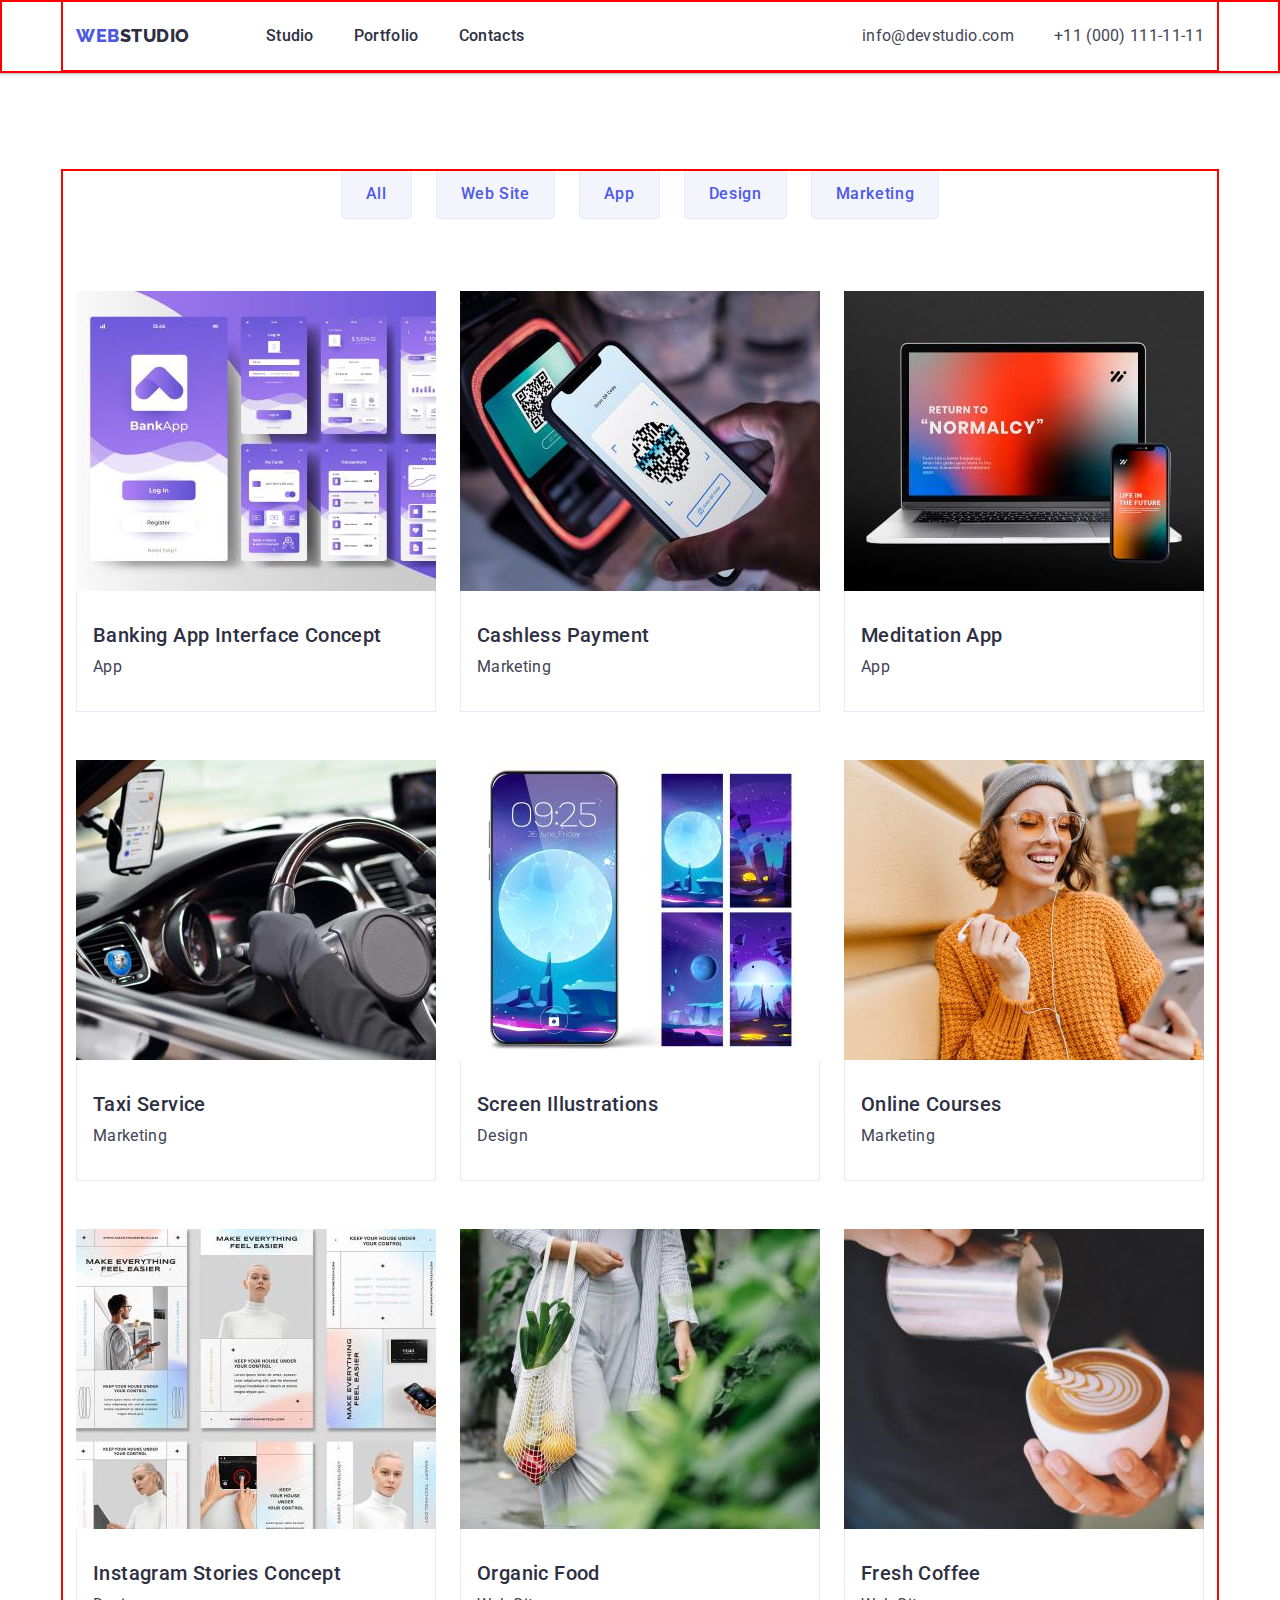
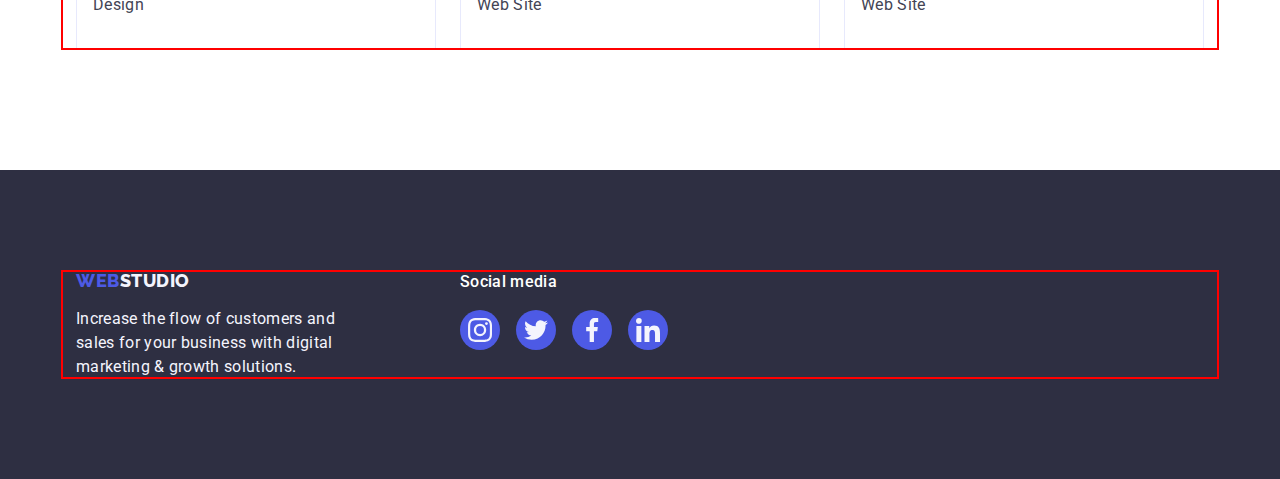
==== portfolio.html @ 181bcd7a "- .photo" ====
<!DOCTYPE html>
<html lang="en">
  <head>
    <meta charset="UTF-8" />
    <meta http-equiv="X-UA-Compatible" content="IE=edge" />
    <meta name="viewport" content="width=device-width, initial-scale=1.0" />
    <title>Portfolio</title>
    <link rel="preconnect" href="https://fonts.googleapis.com" />
    <link rel="preconnect" href="https://fonts.gstatic.com" crossorigin />
    <link
      href="https://fonts.googleapis.com/css2?family=Raleway:wght@800&family=Roboto:wght@400;500;700;900&display=swap"
      rel="stylesheet"
    />
    <link
      rel="stylesheet"
      href="https://cdnjs.cloudflare.com/ajax/libs/modern-normalize/1.0.0/modern-normalize.min.css"
    />
    <link rel="stylesheet" href="./css/styles.css" />
  </head>
  <body>
    <!-- Шапка сайта -->
    <header class="header-box">
      <div class="container header-container">
        <nav class="header-nav">
          <a class="logo logo-header" href="./index.html"
            >Web<span class="logo-studio">Studio</span></a
          >

          <ul class="header-menu">
            <li>
              <a class="menu-link link" href="./index.html">Studio</a>
            </li>
            <li>
              <a class="menu-link link" href="./portfolio.html">Portfolio</a>
            </li>
            <li>
              <a class="menu-link link" href="">Contacts</a>
            </li>
          </ul>
        </nav>

        <address>
          <ul class="contacts-list">
            <li>
              <a class="contact-link link" href="mailto:info@devstudio.com"
                >info@devstudio.com</a
              >
            </li>
            <li>
              <a class="contact-link link" href="tel:+110001111111"
                >+11 (000) 111-11-11</a
              >
            </li>
          </ul>
        </address>
      </div>
    </header>

    <main>
      <section class="container-portfolio">
        <div class="container">
          <!-- Кнопки-фільтр -->
          <!-- Сховати заголовок -->
          <h1 class="visually-hidden">Menu Navigation</h1>
          <ul class="list-menu-prtf">
            <li>
              <button type="button" class="filter-button">All</button>
            </li>
            <li>
              <button type="button" class="filter-button">Web Site</button>
            </li>
            <li>
              <button type="button" class="filter-button">App</button>
            </li>
            <li>
              <button type="button" class="filter-button">Design</button>
            </li>
            <li>
              <button type="button" class="filter-button">Marketing</button>
            </li>
          </ul>

          <!-- Portfolio -->
          <ul class="list-portfolio">
            <li class="portfolio-item">
              <a href="" class="link">
                <img
                  src="./images/page2/pagetoo1.jpg"
                  alt="Banking App Interface Concept"
                  width="360"
                />
                <div class="portfolio-work">
                  <h2 class="header">Banking App Interface Concept</h2>
                  <p class="main-text">App</p>
                </div>
              </a>
            </li>

            <li class="portfolio-item">
              <a href="" class="link">
                <img
                  src="./images/page2/pagetoo2.jpg"
                  alt="Cashless Payment"
                  width="360"
                  height="300"
                />
                <div class="portfolio-work">
                  <h2 class="header">Cashless Payment</h2>
                  <p class="main-text">Marketing</p>
                </div>
              </a>
            </li>

            <li class="portfolio-item">
              <a href="" class="link"
                ><img
                  src="./images/page2/pagetoo3.jpg"
                  alt="Meditation App"
                  width="360"
                />
                <div class="portfolio-work">
                  <h2 class="header">Meditation App</h2>
                  <p class="main-text">App</p>
                </div>
              </a>
            </li>

            <li class="portfolio-item">
              <a href="" class="link">
                <img
                  src="./images/page2/pagetoo4.jpg"
                  alt="Taxi Service"
                  width="360"
                />
                <div class="portfolio-work">
                  <h2 class="header">Taxi Service</h2>
                  <p class="main-text">Marketing</p>
                </div>
              </a>
            </li>

            <li class="portfolio-item">
              <a href="" class="link">
                <img
                  src="./images/page2/pagetoo5.jpg"
                  alt="Screen Illustrations"
                  width="360"
                />
                <div class="portfolio-work">
                  <h2 class="header">Screen Illustrations</h2>
                  <p class="main-text">Design</p>
                </div>
              </a>
            </li>

            <li class="portfolio-item">
              <a href="" class="link">
                <img
                  src="./images/page2/pagetoo6.jpg"
                  alt="Online Courses"
                  width="360"
                />
                <div class="portfolio-work">
                  <h2 class="header">Online Courses</h2>
                  <p class="main-text">Marketing</p>
                </div>
              </a>
            </li>

            <li class="portfolio-item">
              <a href="" class="link"
                ><img
                  src="./images/page2/pagetoo7.jpg"
                  alt="Instagram Stories Concept"
                  width="360"
                />
                <div class="portfolio-work">
                  <h2 class="header">Instagram Stories Concept</h2>
                  <p class="main-text">Design</p>
                </div>
              </a>
            </li>

            <li class="portfolio-item">
              <a href="" class="link"
                ><img
                  src="./images/page2/pagetoo8.jpg"
                  alt="Organic Food"
                  width="360"
                />
                <div class="portfolio-work">
                  <h2 class="header">Organic Food</h2>
                  <p class="main-text">Web Site</p>
                </div>
              </a>
            </li>

            <li class="portfolio-item">
              <a href="" class="link"
                ><img
                  src="./images/page2/pagetoo9.jpg"
                  alt="Fresh Coffee"
                  width="360"
                />
                <div class="portfolio-work">
                  <h2 class="header">Fresh Coffee</h2>
                  <p class="main-text">Web Site</p>
                </div>
              </a>
            </li>
          </ul>
        </div>
      </section>
    </main>

    <!-- FOOTER -->
    <footer class="footer-section">
      <div class="container">
        <!-- LOGO -->
        <div class="footer-logo-box">
          <a href="./index.html" class="logo logo-footer"
            >Web<span class="studio-footer">Studio</span></a
          >
          <p class="text-footer">
            Increase the flow of customers and sales for your business with
            digital marketing & growth solutions.
          </p>
        </div>
        <div class="footer-social-box">
          <p class="footer-social-title">Social media</p>
          <ul class="footer-list list">
            <li class="footer-list-item">
              <a href="" class="footer-social-link">
                <svg class="icon" width="24" height="24">
                  <use href="./images/icons.svg#instagram"></use>
                </svg>
              </a>
            </li>
            <li class="footer-list-item">
              <a href="" class="footer-social-link">
                <svg class="icon" width="24" height="24">
                  <use href="./images/icons.svg#twitter"></use>
                </svg>
              </a>
            </li>
            <li class="footer-list-item">
              <a href="" class="footer-social-link">
                <svg class="icon" width="24" height="24">
                  <use href="./images/icons.svg#facebook"></use>
                </svg>
              </a>
            </li>
            <li class="footer-list-item">
              <a href="" class="footer-social-link">
                <svg class="icon" width="24" height="24">
                  <use href="./images/icons.svg#linkedin"></use>
                </svg>
              </a>
            </li>
          </ul>
        </div>
      </div>
    </footer>
  </body>
</html>
---- css/styles.css ----
:root {
  /* IRIS - logo, button color*/
  --logo-color: #4d5ae5;
  --btn-color: #4d5ae5;
  /* NAVY BLUE - hero background (bg), menu & headings fonts*/
  --hero-color: #2e2f42;
  --heading-color: #2e2f42;
  /* SLATE - dark fonts contacts & main text */
  --address-color: #434455;
  --main-fonts: #434455;
  /* CLOUD & white - light fonts, Section-3 bg */
  --light-font: #f4f4fd;
  --white-color: #ffffff;
  /* CORNFLOWER - Section-2 bg, Portfolio bg*/
  --portfolio-bgc: #e7e9fc;
  /* OCEAN - aktive button */
  --hover-btn: #404bbf;
  /* LIGHT SLATE */
  --icons-color: #8e8f99;
  /* GREEN */
  --green-color: #31d0aa;
  /* Others */
  --сubic: cubic-bezier(0.4, 0, 0.2, 1);
  --backdrop: rgba(46, 47, 66, 0.4);
  --indent: 24px;
}

/**
  |============================
  | RESET indents
  |============================
*/

p,
h1,
h2,
h3,
h4,
h5 {
  margin: 0;
}

ul {
  margin: 0;
  padding: 0;
}

/**
  |============================
  | Base styles
  |============================
*/

body {
  font-family: 'Roboto', sans-serif;
  color: var(--main-fonts);
  background-color: var(--white-color);
}

.container {
  width: 1158px;
  max-width: 100%;
  margin-left: auto;
  margin-right: auto;
  padding: 0px 15px;
  /*  контур елемента */
  outline: 2px solid red;
  outline-offset: -2px;
}

img {
  display: block;
  /* ширина вже задана в html */
  /* max-width: 100%; */
  /* вирівнювання по центру при любій ширині боксів  */
  margin: auto;
}

/* для заголовків параметри */
.header {
  font-weight: 500;
  font-size: 20px;
  line-height: 1.2;
  letter-spacing: 0.02em;
  color: var(--heading-color);
  margin-bottom: 8px;
}

.main-text {
  font-size: 16px;
  line-height: 1.5;
  letter-spacing: 0.02em;
  color: var(--main-fonts);
}

/**
  |============================
  | RESET
  |============================
*/

/* Видалення підкреслення link-ів */
.link {
  text-decoration: none;
}

/* Видалення маркерів, нумерації */
.list {
  list-style: none;
}

/* Прихований заголовок ==========================*/

.visually-hidden {
  position: absolute;
  width: 1px;
  height: 1px;
  margin: -1px;
  border: 0;
  padding: 0;

  white-space: nowrap;
  clip-path: inset(100%);
  clip: rect(0 0 0 0);
  overflow: hidden;
}

/* для прибирання курсиву */
address {
  font-style: inherit;
  margin-left: auto;
}

/**
  |============================
  | HEADER
  |============================
*/

.header-box {
  background-color: white;
  border-bottom: 1px solid var(--portfolio-bgc);
  box-shadow: 0px 2px 1px rgba(46, 47, 66, 0.08),
    0px 1px 1px rgba(46, 47, 66, 0.16), 0px 1px 6px rgba(46, 47, 66, 0.08);
  /*  контур елемента */
  outline: 2px solid red;
  outline-offset: -2px;
}

.header-container {
  display: flex;
  align-items: center;
  /* justify-content: space-between; */
}

.header-nav {
  display: flex;
  align-items: center;
  /* flex-grow: 1; */
  /* margin-right: auto; */
}

.header-menu {
  display: flex;
  list-style: none;
  gap: 40px;
}

/* === LOGO === */
.logo {
  font-family: 'Raleway', sans-serif;
  font-weight: 800;
  font-size: 18px;
  line-height: 1.17;
  letter-spacing: 0.03em;
  text-transform: uppercase;
  color: var(--logo-color);
  text-decoration: none;
}

.logo-header {
  margin-right: 76px;
}

.logo-studio {
  color: var(--heading-color);
}

/* === Навігація === */
.menu-link {
  position: relative;
  display: flex;

  font-weight: 500;
  font-size: 16px;
  line-height: 1.5;
  letter-spacing: 0.02em;

  color: var(--heading-color);
  padding: 24px 0;

  transition: color 250ms var(--сubic);
}

.menu-link:hover,
.menu-link:focus,
.contact-link:hover,
.contact-link:focus {
  color: var(--hover-btn);
}

/* === підкреслення меню навігації === */
/* .menu-link  */
.current::after {
  content: '';
  position: absolute;
  width: 100%;
  height: 4px;
  bottom: -1px;

  background: var(--hover-btn);
  color: var(--hover-btn);
  border-radius: 2px;
}

/* === Контакти === */
.contacts-list {
  list-style: none;
  display: flex;
  gap: 40px;
}

.contact-link {
  font-size: 16px;
  line-height: 1.5;
  letter-spacing: 0.02em;

  color: var(--address-color);

  transition: color 250ms var(--сubic);
}

/**
  |============================
  | HERO section
  |============================
*/

.hero-bloc {
  /* background-color: var(--hero-color); */
  padding-top: 188px;
  padding-bottom: 188px;
  max-width: 1440px;
  margin-left: auto;
  margin-right: auto;
  background-color: rgba(46, 47, 66, 0.7);
  background-image: linear-gradient(
      rgba(46, 47, 66, 0.7),
      rgba(46, 47, 66, 0.7)
    ),
    url(../images/people-office.jpg);
  background-repeat: no-repeat;
  background-position: center;
  background-size: cover;
}

.title {
  font-weight: 700;
  font-size: 56px;
  line-height: 1.07;
  letter-spacing: 0.02em;
  text-align: center;
  color: var(--white-color);
  margin: 0 auto 48px auto;
  max-width: 496px;
}

section {
  padding-bottom: 120px;
}

/**
  |============================
  | BUTTON STYLE
  |============================
*/

.btn {
  /* display: flex; невірно*/
  display: block;
  min-width: 169px;
  height: 56px;
  border: none;
  box-shadow: 0px 4px 4px rgba(0, 0, 0, 0.15);
  border-radius: 4px;

  padding: 16px 32px;
  margin: 0 auto;

  background-color: var(--btn-color);
  cursor: pointer;

  transition: background 250ms var(--сubic);
}

.btn:hover,
.btn:focus {
  background-color: var(--hover-btn);
}

/* можна перенести до "btn" */
.btn-text {
  font-family: inherit;
  font-weight: 500;
  font-size: 16px;
  line-height: 1.5;
  letter-spacing: 0.04em;
  color: var(--white-color);
}

/* ========== modal window ========== */
.backdrop {
  position: fixed;
  top: 0;
  left: 0;

  width: 100%;
  height: 100%;

  background-color: var(--backdrop);
  transition: opacity 250ms var(--сubic), visibility 250ms var(--сubic);
}
.backdrop.is-hidden {
  opacity: 0;
  visibility: hidden;
  pointer-events: none;
}
.modal {
  position: absolute;
  top: 50%;
  left: 50%;

  transform: translate(-50%, -50%);

  min-width: 408px;
  min-height: 576px;
  padding: 24px;

  background: #fcfcfc;
  box-shadow: 0px 1px 1px rgba(0, 0, 0, 0.14), 0px 1px 3px rgba(0, 0, 0, 0.12),
    0px 2px 1px rgba(0, 0, 0, 0.2);
  border-radius: 4px;
}
.modal-icon {
  width: 24px;
  height: 24px;
  margin-left: auto;
}
.modal-btn {
  display: flex;
  align-items: center;
  justify-content: center;

  width: 100%;
  height: 100%;

  border: none;
  border-radius: 50%;
  background-color: #e7e9fc;
  background-size: cover;

  transition: color 250ms var(--сubic), background 250ms var(--сubic);
}
.icon-close {
  fill: currentColor;
}
.modal-btn:hover,
.modal-btn:focus {
  background-color: var(--pressed-state-cl);
  color: var(--light-color);
  cursor: pointer;
}

/**
  |============================
  | SECTIONs
  |============================
*/

/* ========== SECTION-1 "Feature" ========== */
/*  (h3 = header під "body") */

.section-delta {
  padding-top: 120px;
}

.feature-list {
  display: flex;
  gap: var(--indent);
}

.scroll-box {
  flex-basis: calc((100%-72px) / 4);
  /* gap: 24px; */
}
/* (currentColor)
  width: / flex-basis: calc((100% - var(--indent) * (var(--items) - 1)) / var(--items)); 
    gap: var(--indent); */

.feature-icon-box {
  display: flex;
  justify-content: center;
  align-items: center;

  height: 112px;
  /* width: 264px; */

  background: var(--light-font);
  border-radius: 4px;
  margin-bottom: 8px;
}

/* ========== SECTION-2 "We doing",(3) (h2) ========== */

.header-two {
  font-weight: 700;
  font-size: 36px;
  line-height: 1.11;
  letter-spacing: 0.02em;
  text-align: center;
  text-transform: capitalize;
  color: var(--heading-color);
  margin-bottom: 72px;
}

.work-list {
  display: flex;
  gap: var(--indent);
  /* ЕКСПЕРИМЕНТ =======================================================*/
  /* justify-content: center; */
  /* justify-content: space-between; */
}

.work-list-item {
  flex-basis: calc((100% - 48px) / 3);
}
/* (currentColor)
  width: / flex-basis: calc((100% - var(--indent) * (var(--items) - 1)) / var(--items)); 
    gap: var(--indent); */

/* ========== SECTION-3 "Our Team" ========== */

.section-3 {
  /* Кожне Слово З Великої Літери */
  text-transform: capitalize;
  background-color: var(--light-font);
}

.team-list {
  list-style-type: none;
  display: flex;
  gap: var(--indent);
  /* flex-wrap: wrap; */
  /* padding-left: 0px; */
}

.team-items {
  flex-basis: calc((100% - 72px) / 4);
  /* (currentColor)
  width: / flex-basis: calc((100% - var(--indent) * (var(--items) - 1)) / var(--items)); 
    gap: var(--indent); */
  /* ЕКСПЕРИМЕНТ =======================================================*/
  /* маржинами картинку не вирівняти - потрібно на його "div" впливати?
  margin-left: auto;
  margin-right: auto; */
  border: var(--portfolio-bgc);
  /* border-width:  1px;
  border-style: solid; */
  /* Тінь навколо ракмок: */
  box-shadow: 0px 1px 6px rgba(46, 47, 66, 0.08),
    0px 1px 1px rgba(46, 47, 66, 0.16), 0px 2px 1px rgba(46, 47, 66, 0.08);
  border-radius: 0px 0px 4px 4px;
  background-color: var(--white-color);
}

.team-member {
  padding: 32px 0px;
  text-align: center;
  border-radius: 0px 0px 4px 4px;
}

.team-position {
  margin-bottom: 8px;
}

/*== social icons ==*/

.social-icon-list {
  display: flex;
  justify-content: center;
  gap: var(--indent);
}
.social-icon-item {
  width: 40px;
  height: 40px;
}

.link-icon {
  display: flex;
  width: 100%;
  height: 100%;
  align-items: center;
  justify-content: center;
  background-color: var(--btn-color);
  border-radius: 50%;
}

.link-icon:hover,
.link-icon:focus {
  background-color: var(--hover-btn);
}

.link-icon .icon {
  fill: var(--light-font);
}

/* ========== SECTION-4 "Customers" ========== */

/* (currentColor)
  width: / flex-basis: calc((100% - var(--indent) * (var(--items) - 1)) / var(--items)); 
    gap: var(--indent); */

.fake-font {
  /* Фейковий стиль для автоперевірки */
  line-height: 1.1;
}

.clients-list {
  display: flex;
  align-items: center;
  gap: var(--indent);
  --items: 6;
}

.clients-item {
  /* width: 168px; */
  /* display: flex; - не треба! */
  flex-basis: calc((100% - var(--indent) * (var(--items) - 1)) / var(--items));
  height: 88px;
}

.clients-link {
  display: flex;
  align-items: center;
  justify-content: center;
  width: 100%;
  height: 100%;
  color: var(--icons-color);
  border: 1px solid var(--icons-color);
  border-radius: 4px;
}

.clients-link:hover,
.clients-link:focus {
  color: var(--hover-btn);
  border-color: var(--hover-btn);
}

.clients-icon,
.clients-icon {
  fill: currentColor;
}

.clients-icon:hover,
.clients-icon:focus {
  fill: currentColor;
}

/**
  |============================
  | FOOTER
  |============================
*/

.footer-section {
  background: var(--heading-color);
  padding-top: 100px;
  padding-bottom: 100px;
}

.footer-section .container {
  display: flex;
  align-items: baseline;
  gap: 120px;
}

.logo-footer {
  /* display: flex; */
  display: inline-block;
  margin-bottom: 16px;
}

.studio-footer {
  color: var(--light-font);
}

.text-footer {
  font-size: 16px;
  line-height: 1.5;
  letter-spacing: 0.02em;
  color: var(--light-font);
  max-width: 264px;
}

.footer-social-title {
  font-family: inherit;
  font-style: normal;
  font-weight: 500;
  font-size: 16px;
  line-height: 1.5;
  letter-spacing: 0.02em;
  color: var(--white-color);
  margin-bottom: 16px;
}

.footer-list {
  display: flex;
  gap: 16px;
}

.footer-list-item {
  width: 40px;
  height: 40px;
}

.footer-social-link {
  display: flex;
  width: 100%;
  height: 100%;
  border-radius: 50%;
  background-color: var(--btn-color);
  align-items: center;
  justify-content: center;
  background-size: cover;
}

.footer-social-link:hover,
.footer-social-link:focus {
  background-color: var(--green-color);
}

.footer-section .icon {
  fill: var(--light-font);
}

/**
  |============================
  | PAGE2 - PORTFOLIO
  |============================
*/

.container-portfolio {
  padding: 96px 0 120px;
  /*  контур елемента 
  outline: 2px solid red;
  outline-offset: -2px; */
}

.list-menu-prtf {
  list-style: none;
  text-decoration: none;
  display: flex;
  justify-content: center;
  gap: var(--indent);
  margin-bottom: 72px;
}

.list-portfolio {
  list-style-type: none;
  display: flex;
  gap: var(--indent);
  flex-wrap: wrap;
  /* padding-left: 0px; */
  row-gap: 48px;
}

.portfolio-item {
  max-width: 360px;
  width: calc((100% - 48px) / 3);
}
/* (currentColor)
  width: / flex-basis: calc((100% - var(--indent) * (var(--items) - 1)) / var(--items)); 
    gap: var(--indent); */

.portfolio-item .link {
  display: block;
}

.portfolio-item .link:hover,
.portfolio-item .link:focus {
  box-shadow: 0px 1px 6px rgba(46, 47, 66, 0.08),
    0px 1px 1px rgba(46, 47, 66, 0.16), 0px 2px 1px rgba(46, 47, 66, 0.08);
}

.portfolio-work {
  padding: 32px 16px;
  border: 1px solid #e7e9fc;
  border-top: none;
  /* text-decoration: none; */
}

/* ==========BUTTON STYLE========== */

.filter-button {
  font-family: inherit;
  font-weight: 500;
  font-size: 16px;
  line-height: 1.5;
  color: var(--btn-color);
  background: var(--light-font);
  letter-spacing: 0.04em;
  display: flex;
  align-items: center;
  border: 1px solid var(--portfolio-bgc);
  border-radius: 4px;
  /* min-width: 69px; */
  padding: 12px 24px;
}

.filter-button:hover,
.filter-button:focus {
  color: var(--white-color);
  background-color: var(--hover-btn);
  box-shadow: 0px 3px 1px rgba(0, 0, 0, 0.1), 0px 2px 1px rgba(0, 0, 0, 0.08),
    0px 2px 2px rgba(0, 0, 0, 0.12);
  cursor: pointer;
  /* цей стиль для вимкнення кольору при ховері: */
  border: 1px solid transparent;
  /* border: 1px solid var(--hover-btn); */
}
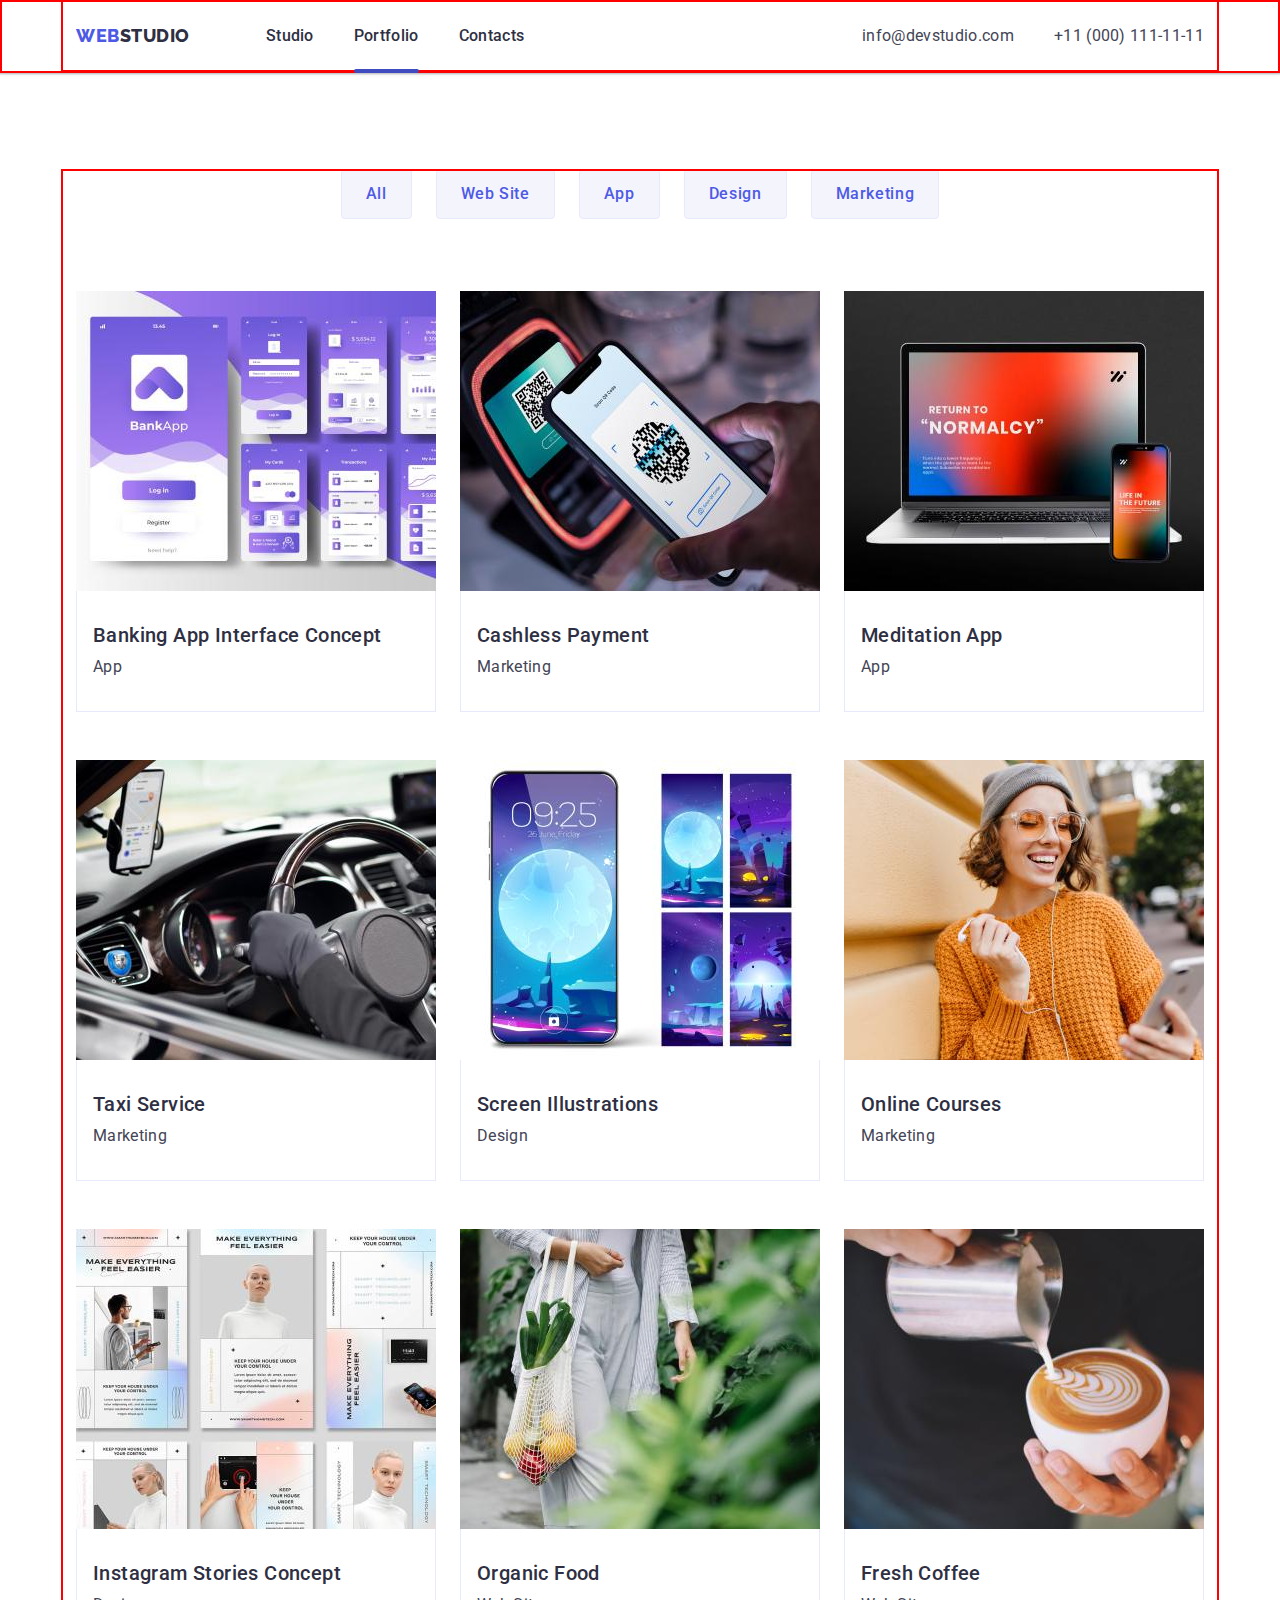
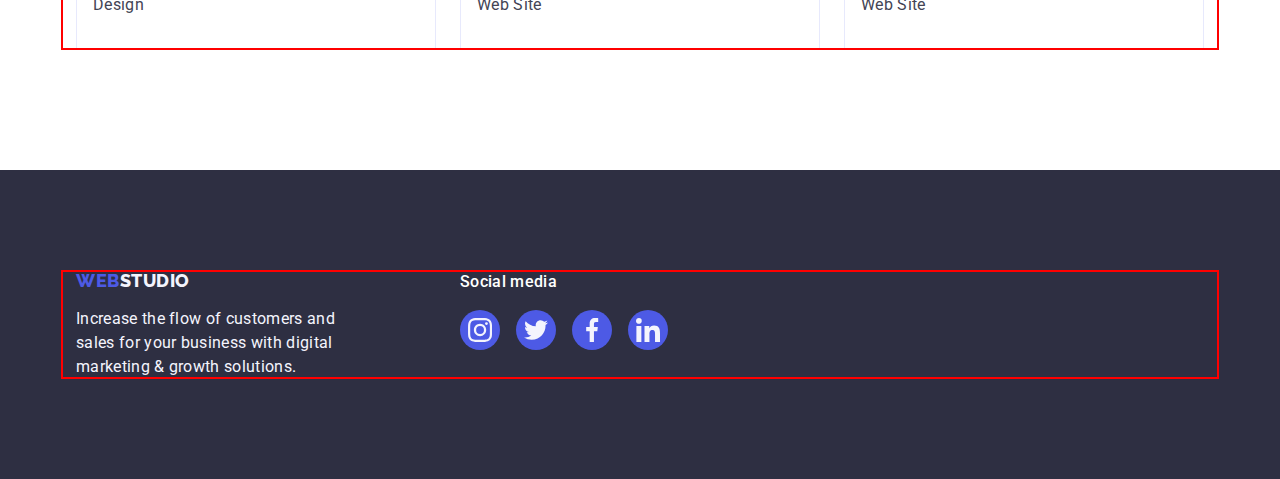
==== commit 30a78d9e: "+ transition: (2)" ====
--- a/portfolio.html
+++ b/portfolio.html
@@ -31,7 +31,10 @@
               <a class="menu-link link" href="./index.html">Studio</a>
             </li>
             <li>
-              <a class="menu-link link" href="./portfolio.html">Portfolio</a>
+              <!-- current -->
+              <a class="menu-link link current" href="./portfolio.html"
+                >Portfolio</a
+              >
             </li>
             <li>
               <a class="menu-link link" href="">Contacts</a>
@@ -59,7 +62,7 @@
     <main>
       <section class="container-portfolio">
         <div class="container">
-          <!-- Кнопки-фільтр -->
+          <!-- === Кнопки-фільтр === -->
           <!-- Сховати заголовок -->
           <h1 class="visually-hidden">Menu Navigation</h1>
           <ul class="list-menu-prtf">
@@ -80,7 +83,7 @@
             </li>
           </ul>
 
-          <!-- Portfolio -->
+          <!-- === Картки Portfolio === -->
           <ul class="list-portfolio">
             <li class="portfolio-item">
               <a href="" class="link">
--- a/css/styles.css
+++ b/css/styles.css
@@ -186,7 +186,7 @@
   color: var(--heading-color);
 }
 
-/* === Навігація === */
+/* === Навігація (Меню) === */
 .menu-link {
   position: relative;
   display: flex;
@@ -209,7 +209,7 @@
   color: var(--hover-btn);
 }
 
-/* === підкреслення меню навігації === */
+/* == підкреслення меню навігації == */
 /* .menu-link  */
 .current::after {
   content: '';
@@ -223,7 +223,7 @@
   border-radius: 2px;
 }
 
-/* === Контакти === */
+/* === Контакти (address) === */
 .contacts-list {
   list-style: none;
   display: flex;
@@ -493,7 +493,7 @@
   margin-bottom: 8px;
 }
 
-/*== social icons ==*/
+/* === social icons === */
 
 .social-icon-list {
   display: flex;
@@ -509,10 +509,13 @@
   display: flex;
   width: 100%;
   height: 100%;
+
   align-items: center;
   justify-content: center;
   background-color: var(--btn-color);
   border-radius: 50%;
+
+  transition: background 250ms var(--сubic);
 }
 
 .link-icon:hover,
@@ -529,11 +532,6 @@
 /* (currentColor)
   width: / flex-basis: calc((100% - var(--indent) * (var(--items) - 1)) / var(--items)); 
     gap: var(--indent); */
-
-.fake-font {
-  /* Фейковий стиль для автоперевірки */
-  line-height: 1.1;
-}
 
 .clients-list {
   display: flex;
@@ -553,11 +551,15 @@
   display: flex;
   align-items: center;
   justify-content: center;
+
   width: 100%;
   height: 100%;
+
   color: var(--icons-color);
   border: 1px solid var(--icons-color);
   border-radius: 4px;
+
+  transition: border 1250ms var(--сubic), color 1250ms var(--сubic);
 }
 
 .clients-link:hover,
@@ -571,10 +573,11 @@
   fill: currentColor;
 }
 
-.clients-icon:hover,
+/* окремо на hover іконок колір не портібно унаслідувати*/
+/* .clients-icon:hover,
 .clients-icon:focus {
   fill: currentColor;
-}
+} */
 
 /**
   |============================
@@ -637,11 +640,15 @@
   display: flex;
   width: 100%;
   height: 100%;
-  border-radius: 50%;
-  background-color: var(--btn-color);
+
   align-items: center;
   justify-content: center;
   background-size: cover;
+  border-radius: 50%;
+
+  background-color: var(--btn-color);
+
+  transition: background 250ms var(--сubic);
 }
 
 .footer-social-link:hover,
@@ -675,56 +682,29 @@
   margin-bottom: 72px;
 }
 
-.list-portfolio {
-  list-style-type: none;
-  display: flex;
-  gap: var(--indent);
-  flex-wrap: wrap;
-  /* padding-left: 0px; */
-  row-gap: 48px;
-}
-
-.portfolio-item {
-  max-width: 360px;
-  width: calc((100% - 48px) / 3);
-}
-/* (currentColor)
-  width: / flex-basis: calc((100% - var(--indent) * (var(--items) - 1)) / var(--items)); 
-    gap: var(--indent); */
-
-.portfolio-item .link {
-  display: block;
-}
-
-.portfolio-item .link:hover,
-.portfolio-item .link:focus {
-  box-shadow: 0px 1px 6px rgba(46, 47, 66, 0.08),
-    0px 1px 1px rgba(46, 47, 66, 0.16), 0px 2px 1px rgba(46, 47, 66, 0.08);
-}
-
-.portfolio-work {
-  padding: 32px 16px;
-  border: 1px solid #e7e9fc;
-  border-top: none;
-  /* text-decoration: none; */
-}
-
-/* ==========BUTTON STYLE========== */
+/* ========== BUTTON STYLE (Кнопки-фільтр) ========== */
 
 .filter-button {
+  display: flex;
+  align-items: center;
+
+  padding: 12px 24px;
+  /* min-width: 69px; */
+
   font-family: inherit;
   font-weight: 500;
   font-size: 16px;
   line-height: 1.5;
+  letter-spacing: 0.04em;
+
   color: var(--btn-color);
   background: var(--light-font);
-  letter-spacing: 0.04em;
-  display: flex;
-  align-items: center;
+
   border: 1px solid var(--portfolio-bgc);
   border-radius: 4px;
-  /* min-width: 69px; */
-  padding: 12px 24px;
+
+  transition: color 5250ms var(--сubic), background 5250ms var(--сubic),
+    border 250ms var(--сubic), box-shadow 5250ms var(--сubic);
 }
 
 .filter-button:hover,
@@ -734,7 +714,49 @@
   box-shadow: 0px 3px 1px rgba(0, 0, 0, 0.1), 0px 2px 1px rgba(0, 0, 0, 0.08),
     0px 2px 2px rgba(0, 0, 0, 0.12);
   cursor: pointer;
-  /* цей стиль для вимкнення кольору при ховері: */
+  /* цей стиль для вимкнення кольору при ховері (transparent - прозорий колір): */
   border: 1px solid transparent;
   /* border: 1px solid var(--hover-btn); */
 }
+
+/**
+  |============================
+  | Картки Portfolio 
+  |============================
+*/
+
+.list-portfolio {
+  list-style-type: none;
+  display: flex;
+  gap: var(--indent);
+  flex-wrap: wrap;
+  /* padding-left: 0px; */
+  row-gap: 48px;
+}
+
+.portfolio-item {
+  max-width: 360px;
+  width: calc((100% - 48px) / 3);
+}
+/* (currentColor)
+  width: / flex-basis: calc((100% - var(--indent) * (var(--items) - 1)) / var(--items)); 
+    gap: var(--indent); */
+
+.portfolio-item .link {
+  display: block;
+
+  transition: box-shadow 250ms var(--сubic);
+}
+
+.portfolio-item .link:hover,
+.portfolio-item .link:focus {
+  box-shadow: 0px 1px 6px rgba(46, 47, 66, 0.08),
+    0px 1px 1px rgba(46, 47, 66, 0.16), 0px 2px 1px rgba(46, 47, 66, 0.08);
+}
+
+.portfolio-work {
+  padding: 32px 16px;
+  border: 1px solid #e7e9fc;
+  border-top: none;
+  /* text-decoration: none; */
+}
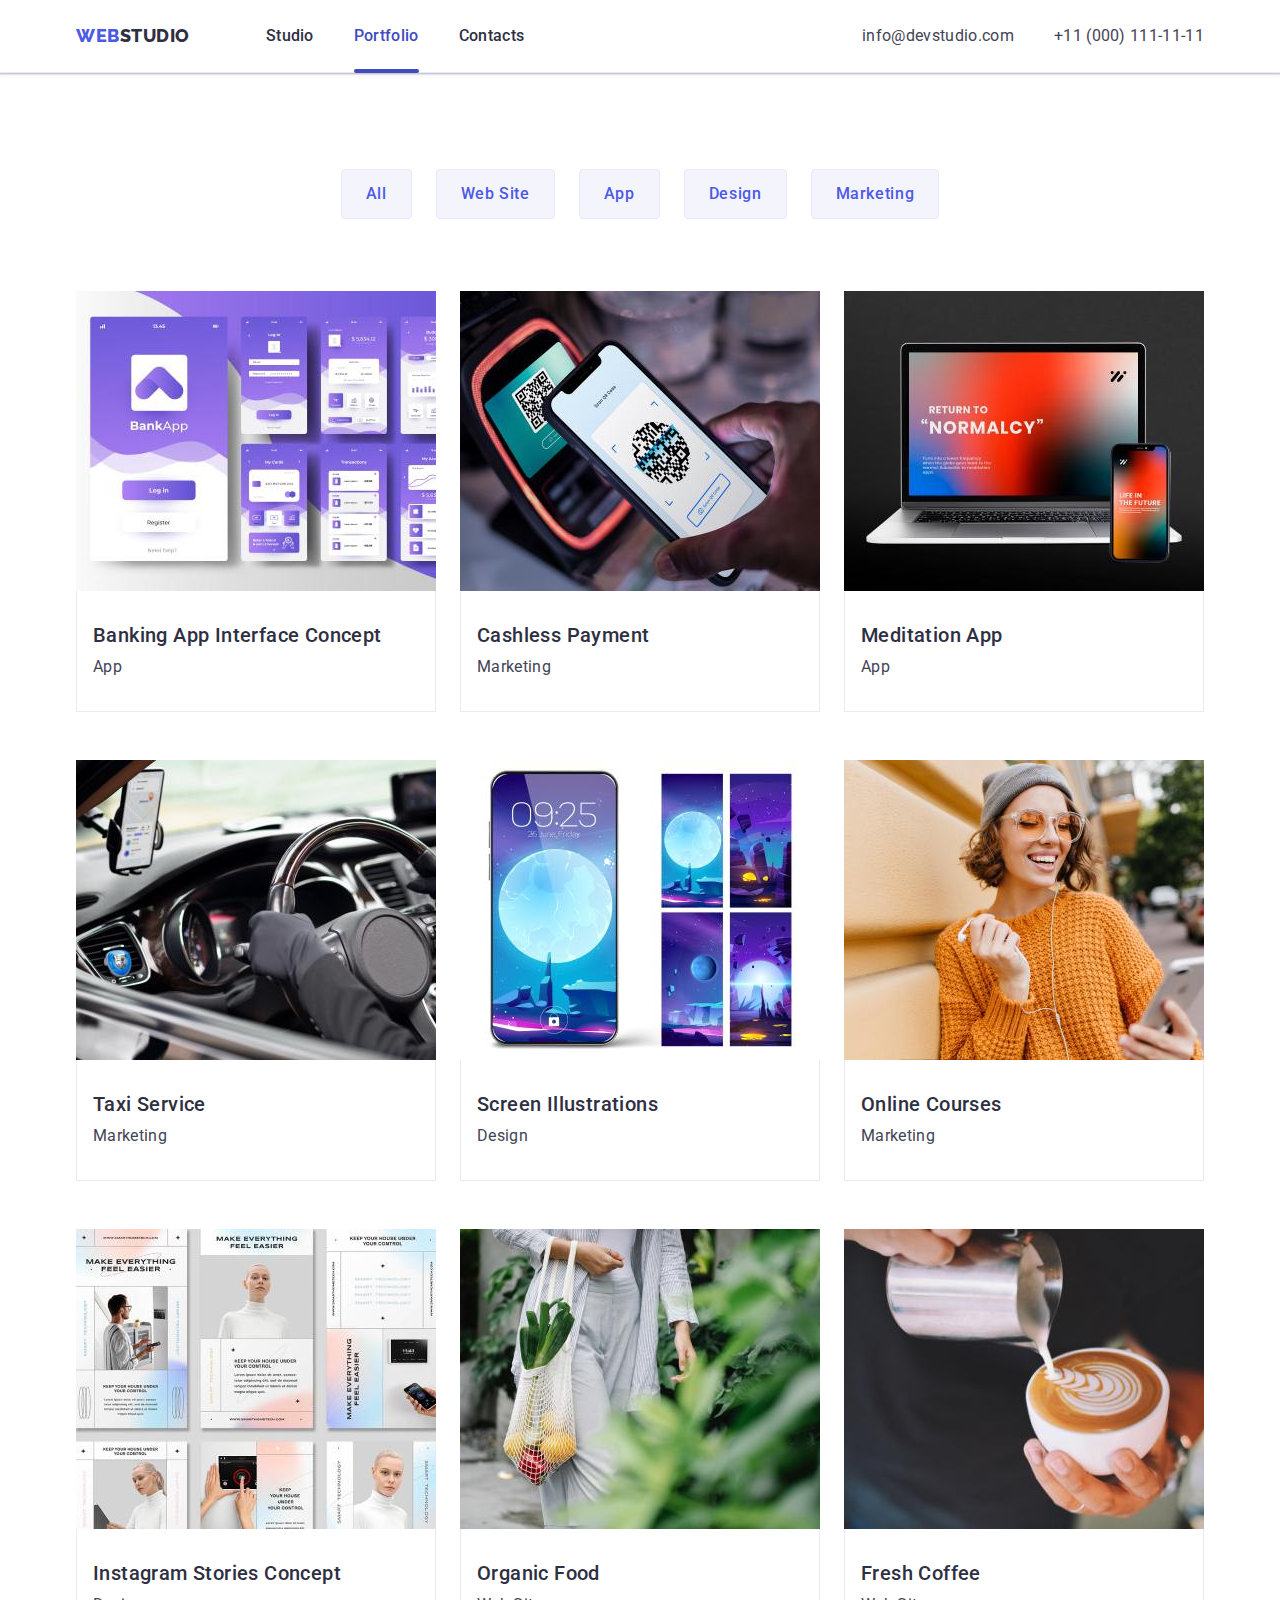
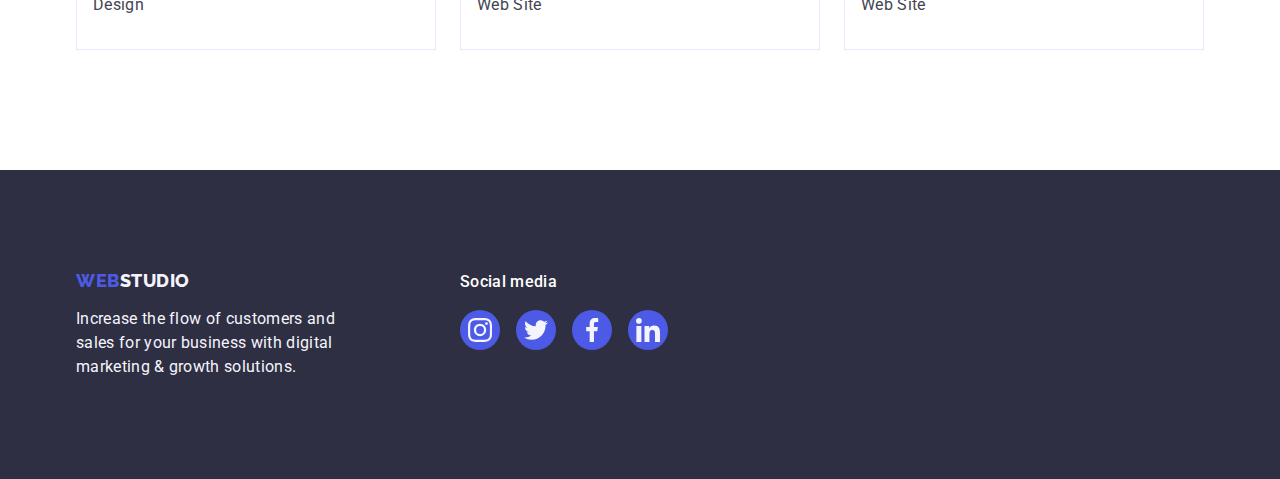
==== commit 44973ef6: "replace ref & class in <a>" ====
--- a/portfolio.html
+++ b/portfolio.html
@@ -19,6 +19,7 @@
   </head>
   <body>
     <!-- Шапка сайта -->
+
     <header class="header-box">
       <div class="container header-container">
         <nav class="header-nav">
@@ -84,15 +85,25 @@
           </ul>
 
           <!-- === Картки Portfolio === -->
-          <ul class="list-portfolio">
-            <li class="portfolio-item">
-              <a href="" class="link">
-                <img
-                  src="./images/page2/pagetoo1.jpg"
-                  alt="Banking App Interface Concept"
-                  width="360"
-                />
-                <div class="portfolio-work">
+
+          <ul class="portfolio-list">
+            <li class="portfolio-item">
+              <a class="link" href="">
+                <div class="box-overlay">
+                  <img
+                    src="./images/page2/pagetoo1.jpg"
+                    alt="Banking App Interface Concept"
+                    width="360"
+                  />
+                  <div class="overlay">
+                    <p>
+                      14 Stylish and User-Friendly App Design Concepts · Task
+                      Manager App · Calorie Tracker App · Exotic Fruit Ecommerce
+                      App · Cloud Storage App
+                    </p>
+                  </div>
+                </div>
+                <div class="card-categories">
                   <h2 class="header">Banking App Interface Concept</h2>
                   <p class="main-text">App</p>
                 </div>
@@ -100,14 +111,23 @@
             </li>
 
             <li class="portfolio-item">
-              <a href="" class="link">
-                <img
-                  src="./images/page2/pagetoo2.jpg"
-                  alt="Cashless Payment"
-                  width="360"
-                  height="300"
-                />
-                <div class="portfolio-work">
+              <a class="link" href="">
+                <div class="box-overlay">
+                  <img
+                    src="./images/page2/pagetoo2.jpg"
+                    alt="Cashless Payment"
+                    width="360"
+                    height="300"
+                  />
+                  <div class="overlay">
+                    <p>
+                      14 Stylish and User-Friendly App Design Concepts · Task
+                      Manager App · Calorie Tracker App · Exotic Fruit Ecommerce
+                      App · Cloud Storage App
+                    </p>
+                  </div>
+                </div>
+                <div class="card-categories">
                   <h2 class="header">Cashless Payment</h2>
                   <p class="main-text">Marketing</p>
                 </div>
@@ -115,13 +135,22 @@
             </li>
 
             <li class="portfolio-item">
-              <a href="" class="link"
-                ><img
-                  src="./images/page2/pagetoo3.jpg"
-                  alt="Meditation App"
-                  width="360"
-                />
-                <div class="portfolio-work">
+              <a class="link" href="">
+                <div class="box-overlay">
+                  <img
+                    src="./images/page2/pagetoo3.jpg"
+                    alt="Meditation App"
+                    width="360"
+                  />
+                  <div class="overlay">
+                    <p>
+                      14 Stylish and User-Friendly App Design Concepts · Task
+                      Manager App · Calorie Tracker App · Exotic Fruit Ecommerce
+                      App · Cloud Storage App
+                    </p>
+                  </div>
+                </div>
+                <div class="card-categories">
                   <h2 class="header">Meditation App</h2>
                   <p class="main-text">App</p>
                 </div>
@@ -129,13 +158,22 @@
             </li>
 
             <li class="portfolio-item">
-              <a href="" class="link">
-                <img
-                  src="./images/page2/pagetoo4.jpg"
-                  alt="Taxi Service"
-                  width="360"
-                />
-                <div class="portfolio-work">
+              <a class="link" href="">
+                <div class="box-overlay">
+                  <img
+                    src="./images/page2/pagetoo4.jpg"
+                    alt="Taxi Service"
+                    width="360"
+                  />
+                  <div class="overlay">
+                    <p>
+                      14 Stylish and User-Friendly App Design Concepts · Task
+                      Manager App · Calorie Tracker App · Exotic Fruit Ecommerce
+                      App · Cloud Storage App
+                    </p>
+                  </div>
+                </div>
+                <div class="card-categories">
                   <h2 class="header">Taxi Service</h2>
                   <p class="main-text">Marketing</p>
                 </div>
@@ -143,13 +181,22 @@
             </li>
 
             <li class="portfolio-item">
-              <a href="" class="link">
-                <img
-                  src="./images/page2/pagetoo5.jpg"
-                  alt="Screen Illustrations"
-                  width="360"
-                />
-                <div class="portfolio-work">
+              <a class="link" href="">
+                <div class="box-overlay">
+                  <img
+                    src="./images/page2/pagetoo5.jpg"
+                    alt="Screen Illustrations"
+                    width="360"
+                  />
+                  <div class="overlay">
+                    <p>
+                      14 Stylish and User-Friendly App Design Concepts · Task
+                      Manager App · Calorie Tracker App · Exotic Fruit Ecommerce
+                      App · Cloud Storage App
+                    </p>
+                  </div>
+                </div>
+                <div class="card-categories">
                   <h2 class="header">Screen Illustrations</h2>
                   <p class="main-text">Design</p>
                 </div>
@@ -157,13 +204,22 @@
             </li>
 
             <li class="portfolio-item">
-              <a href="" class="link">
-                <img
-                  src="./images/page2/pagetoo6.jpg"
-                  alt="Online Courses"
-                  width="360"
-                />
-                <div class="portfolio-work">
+              <a class="link" href="">
+                <div class="box-overlay">
+                  <img
+                    src="./images/page2/pagetoo6.jpg"
+                    alt="Online Courses"
+                    width="360"
+                  />
+                  <div class="overlay">
+                    <p>
+                      14 Stylish and User-Friendly App Design Concepts · Task
+                      Manager App · Calorie Tracker App · Exotic Fruit Ecommerce
+                      App · Cloud Storage App
+                    </p>
+                  </div>
+                </div>
+                <div class="card-categories">
                   <h2 class="header">Online Courses</h2>
                   <p class="main-text">Marketing</p>
                 </div>
@@ -171,13 +227,22 @@
             </li>
 
             <li class="portfolio-item">
-              <a href="" class="link"
-                ><img
-                  src="./images/page2/pagetoo7.jpg"
-                  alt="Instagram Stories Concept"
-                  width="360"
-                />
-                <div class="portfolio-work">
+              <a class="link" href="">
+                <div class="box-overlay">
+                  <img
+                    src="./images/page2/pagetoo7.jpg"
+                    alt="Instagram Stories Concept"
+                    width="360"
+                  />
+                  <div class="overlay">
+                    <p>
+                      14 Stylish and User-Friendly App Design Concepts · Task
+                      Manager App · Calorie Tracker App · Exotic Fruit Ecommerce
+                      App · Cloud Storage App
+                    </p>
+                  </div>
+                </div>
+                <div class="card-categories">
                   <h2 class="header">Instagram Stories Concept</h2>
                   <p class="main-text">Design</p>
                 </div>
@@ -185,13 +250,22 @@
             </li>
 
             <li class="portfolio-item">
-              <a href="" class="link"
-                ><img
-                  src="./images/page2/pagetoo8.jpg"
-                  alt="Organic Food"
-                  width="360"
-                />
-                <div class="portfolio-work">
+              <a class="link" href="">
+                <div class="box-overlay">
+                  <img
+                    src="./images/page2/pagetoo8.jpg"
+                    alt="Organic Food"
+                    width="360"
+                  />
+                  <div class="overlay">
+                    <p>
+                      14 Stylish and User-Friendly App Design Concepts · Task
+                      Manager App · Calorie Tracker App · Exotic Fruit Ecommerce
+                      App · Cloud Storage App
+                    </p>
+                  </div>
+                </div>
+                <div class="card-categories">
                   <h2 class="header">Organic Food</h2>
                   <p class="main-text">Web Site</p>
                 </div>
@@ -199,13 +273,22 @@
             </li>
 
             <li class="portfolio-item">
-              <a href="" class="link"
-                ><img
-                  src="./images/page2/pagetoo9.jpg"
-                  alt="Fresh Coffee"
-                  width="360"
-                />
-                <div class="portfolio-work">
+              <a class="link" href="">
+                <div class="box-overlay">
+                  <img
+                    src="./images/page2/pagetoo9.jpg"
+                    alt="Fresh Coffee"
+                    width="360"
+                  />
+                  <div class="overlay">
+                    <p>
+                      14 Stylish and User-Friendly App Design Concepts · Task
+                      Manager App · Calorie Tracker App · Exotic Fruit Ecommerce
+                      App · Cloud Storage App
+                    </p>
+                  </div>
+                </div>
+                <div class="card-categories">
                   <h2 class="header">Fresh Coffee</h2>
                   <p class="main-text">Web Site</p>
                 </div>
--- a/css/styles.css
+++ b/css/styles.css
@@ -1,12 +1,9 @@
 :root {
   /* IRIS - logo, button color*/
-  --logo-color: #4d5ae5;
   --btn-color: #4d5ae5;
   /* NAVY BLUE - hero background (bg), menu & headings fonts*/
-  --hero-color: #2e2f42;
   --heading-color: #2e2f42;
-  /* SLATE - dark fonts contacts & main text */
-  --address-color: #434455;
+  /* SLATE - contacts & main text - dark fonts */
   --main-fonts: #434455;
   /* CLOUD & white - light fonts, Section-3 bg */
   --light-font: #f4f4fd;
@@ -24,6 +21,7 @@
   --backdrop: rgba(46, 47, 66, 0.4);
   --indent: 24px;
 }
+/* width:/flex-basis: calc((100% - var(--indent) * (var(--items) - 1)) / var(--items)); */
 
 /**
   |============================
@@ -63,9 +61,9 @@
   margin-left: auto;
   margin-right: auto;
   padding: 0px 15px;
-  /*  контур елемента */
+  /*  контур елемента 
   outline: 2px solid red;
-  outline-offset: -2px;
+  outline-offset: -2px; */
 }
 
 img {
@@ -142,9 +140,9 @@
   border-bottom: 1px solid var(--portfolio-bgc);
   box-shadow: 0px 2px 1px rgba(46, 47, 66, 0.08),
     0px 1px 1px rgba(46, 47, 66, 0.16), 0px 1px 6px rgba(46, 47, 66, 0.08);
-  /*  контур елемента */
+  /*  контур елемента 
   outline: 2px solid red;
-  outline-offset: -2px;
+  outline-offset: -2px; */
 }
 
 .header-container {
@@ -174,7 +172,7 @@
   line-height: 1.17;
   letter-spacing: 0.03em;
   text-transform: uppercase;
-  color: var(--logo-color);
+  color: var(--btn-color);
   text-decoration: none;
 }
 
@@ -223,6 +221,11 @@
   border-radius: 2px;
 }
 
+/* == синій колір разом із підкресленням меню навігації == */
+.menu-link.link.current {
+  color: var(--hover-btn);
+}
+
 /* === Контакти (address) === */
 .contacts-list {
   list-style: none;
@@ -235,7 +238,7 @@
   line-height: 1.5;
   letter-spacing: 0.02em;
 
-  color: var(--address-color);
+  color: var(--main-fonts);
 
   transition: color 250ms var(--сubic);
 }
@@ -247,12 +250,13 @@
 */
 
 .hero-bloc {
-  /* background-color: var(--hero-color); */
   padding-top: 188px;
   padding-bottom: 188px;
   max-width: 1440px;
   margin-left: auto;
   margin-right: auto;
+
+  /* background-color: var(--heading-color); */
   background-color: rgba(46, 47, 66, 0.7);
   background-image: linear-gradient(
       rgba(46, 47, 66, 0.7),
@@ -366,7 +370,8 @@
 
   border: none;
   border-radius: 50%;
-  background-color: #e7e9fc;
+
+  background-color: var(--portfolio-bgc);
   background-size: cover;
 
   transition: color 250ms var(--сubic), background 250ms var(--сubic);
@@ -376,8 +381,8 @@
 }
 .modal-btn:hover,
 .modal-btn:focus {
-  background-color: var(--pressed-state-cl);
-  color: var(--light-color);
+  background-color: var(--hover-btn);
+  color: var(--light-font);
   cursor: pointer;
 }
 
@@ -392,6 +397,7 @@
 
 .section-delta {
   padding-top: 120px;
+  --items: 4;
 }
 
 .feature-list {
@@ -400,12 +406,10 @@
 }
 
 .scroll-box {
-  flex-basis: calc((100%-72px) / 4);
+  /* calc((100%-72px) / 4) */
+  flex-basis: calc((100% - var(--indent) * (var(--items) - 1)) / var(--items));
   /* gap: 24px; */
 }
-/* (currentColor)
-  width: / flex-basis: calc((100% - var(--indent) * (var(--items) - 1)) / var(--items)); 
-    gap: var(--indent); */
 
 .feature-icon-box {
   display: flex;
@@ -421,6 +425,10 @@
 }
 
 /* ========== SECTION-2 "We doing",(3) (h2) ========== */
+
+.work {
+  --items: 3;
+}
 
 .header-two {
   font-weight: 700;
@@ -442,33 +450,33 @@
 }
 
 .work-list-item {
-  flex-basis: calc((100% - 48px) / 3);
-}
-/* (currentColor)
-  width: / flex-basis: calc((100% - var(--indent) * (var(--items) - 1)) / var(--items)); 
-    gap: var(--indent); */
+  /* calc((100% - 48px) / 3) */
+  flex-basis: calc((100% - var(--indent) * (var(--items) - 1)) / var(--items));
+}
 
 /* ========== SECTION-3 "Our Team" ========== */
 
-.section-3 {
+.team {
   /* Кожне Слово З Великої Літери */
   text-transform: capitalize;
   background-color: var(--light-font);
+  --items: 4;
 }
 
 .team-list {
-  list-style-type: none;
   display: flex;
   gap: var(--indent);
-  /* flex-wrap: wrap; */
-  /* padding-left: 0px; */
+
+  /* приклади list-style: */
+  /* list-style-type: '\1F44D'; */
+  /* list-style-type: space-counter; */
+  /* list-style-type: none; */
 }
 
 .team-items {
-  flex-basis: calc((100% - 72px) / 4);
-  /* (currentColor)
-  width: / flex-basis: calc((100% - var(--indent) * (var(--items) - 1)) / var(--items)); 
-    gap: var(--indent); */
+  /* calc((100% - 72px) / 4) */
+  flex-basis: calc((100% - var(--indent) * (var(--items) - 1)) / var(--items));
+
   /* ЕКСПЕРИМЕНТ =======================================================*/
   /* маржинами картинку не вирівняти - потрібно на його "div" впливати?
   margin-left: auto;
@@ -529,10 +537,6 @@
 
 /* ========== SECTION-4 "Customers" ========== */
 
-/* (currentColor)
-  width: / flex-basis: calc((100% - var(--indent) * (var(--items) - 1)) / var(--items)); 
-    gap: var(--indent); */
-
 .clients-list {
   display: flex;
   align-items: center;
@@ -559,7 +563,7 @@
   border: 1px solid var(--icons-color);
   border-radius: 4px;
 
-  transition: border 1250ms var(--сubic), color 1250ms var(--сubic);
+  transition: border 250ms var(--сubic), color 250ms var(--сubic);
 }
 
 .clients-link:hover,
@@ -703,8 +707,8 @@
   border: 1px solid var(--portfolio-bgc);
   border-radius: 4px;
 
-  transition: color 5250ms var(--сubic), background 5250ms var(--сubic),
-    border 250ms var(--сubic), box-shadow 5250ms var(--сubic);
+  transition: color 250ms var(--сubic), background 250ms var(--сubic),
+    border 250ms var(--сubic), box-shadow 250ms var(--сubic);
 }
 
 .filter-button:hover,
@@ -725,22 +729,23 @@
   |============================
 */
 
-.list-portfolio {
+.portfolio-list {
+  display: flex;
+  flex-wrap: wrap;
+
+  column-gap: var(--indent);
+  row-gap: calc(var(--indent) * 2);
+
   list-style-type: none;
-  display: flex;
-  gap: var(--indent);
-  flex-wrap: wrap;
-  /* padding-left: 0px; */
-  row-gap: 48px;
+  --items: 3;
 }
 
 .portfolio-item {
   max-width: 360px;
-  width: calc((100% - 48px) / 3);
-}
-/* (currentColor)
-  width: / flex-basis: calc((100% - var(--indent) * (var(--items) - 1)) / var(--items)); 
-    gap: var(--indent); */
+
+  /* Ширину елементів вже задано в html */
+  flex-basis: calc((100% - var(--indent) * (var(--items) - 1)) / var(--items));
+}
 
 .portfolio-item .link {
   display: block;
@@ -754,9 +759,35 @@
     0px 1px 1px rgba(46, 47, 66, 0.16), 0px 2px 1px rgba(46, 47, 66, 0.08);
 }
 
-.portfolio-work {
+.card-categories {
   padding: 32px 16px;
-  border: 1px solid #e7e9fc;
+  border: 1px solid var(--portfolio-bgc);
   border-top: none;
-  /* text-decoration: none; */
-}
+}
+
+/* === overlay cards === */
+.box-overlay {
+  position: relative;
+  overflow: hidden;
+
+  width: 100%;
+  height: 100%;
+}
+.overlay {
+  position: absolute;
+  top: 0;
+  right: 0;
+  width: 100%;
+  height: 100%;
+  padding: 40px 32px 164px 32px;
+
+  background-color: var(--btn-color);
+  transform: translateY(100%);
+  transition: transform 250ms var(--сubic);
+}
+.portfolio-item:hover .overlay {
+  transform: translateY(0);
+}
+.overlay p {
+  color: var(--light-font);
+}
